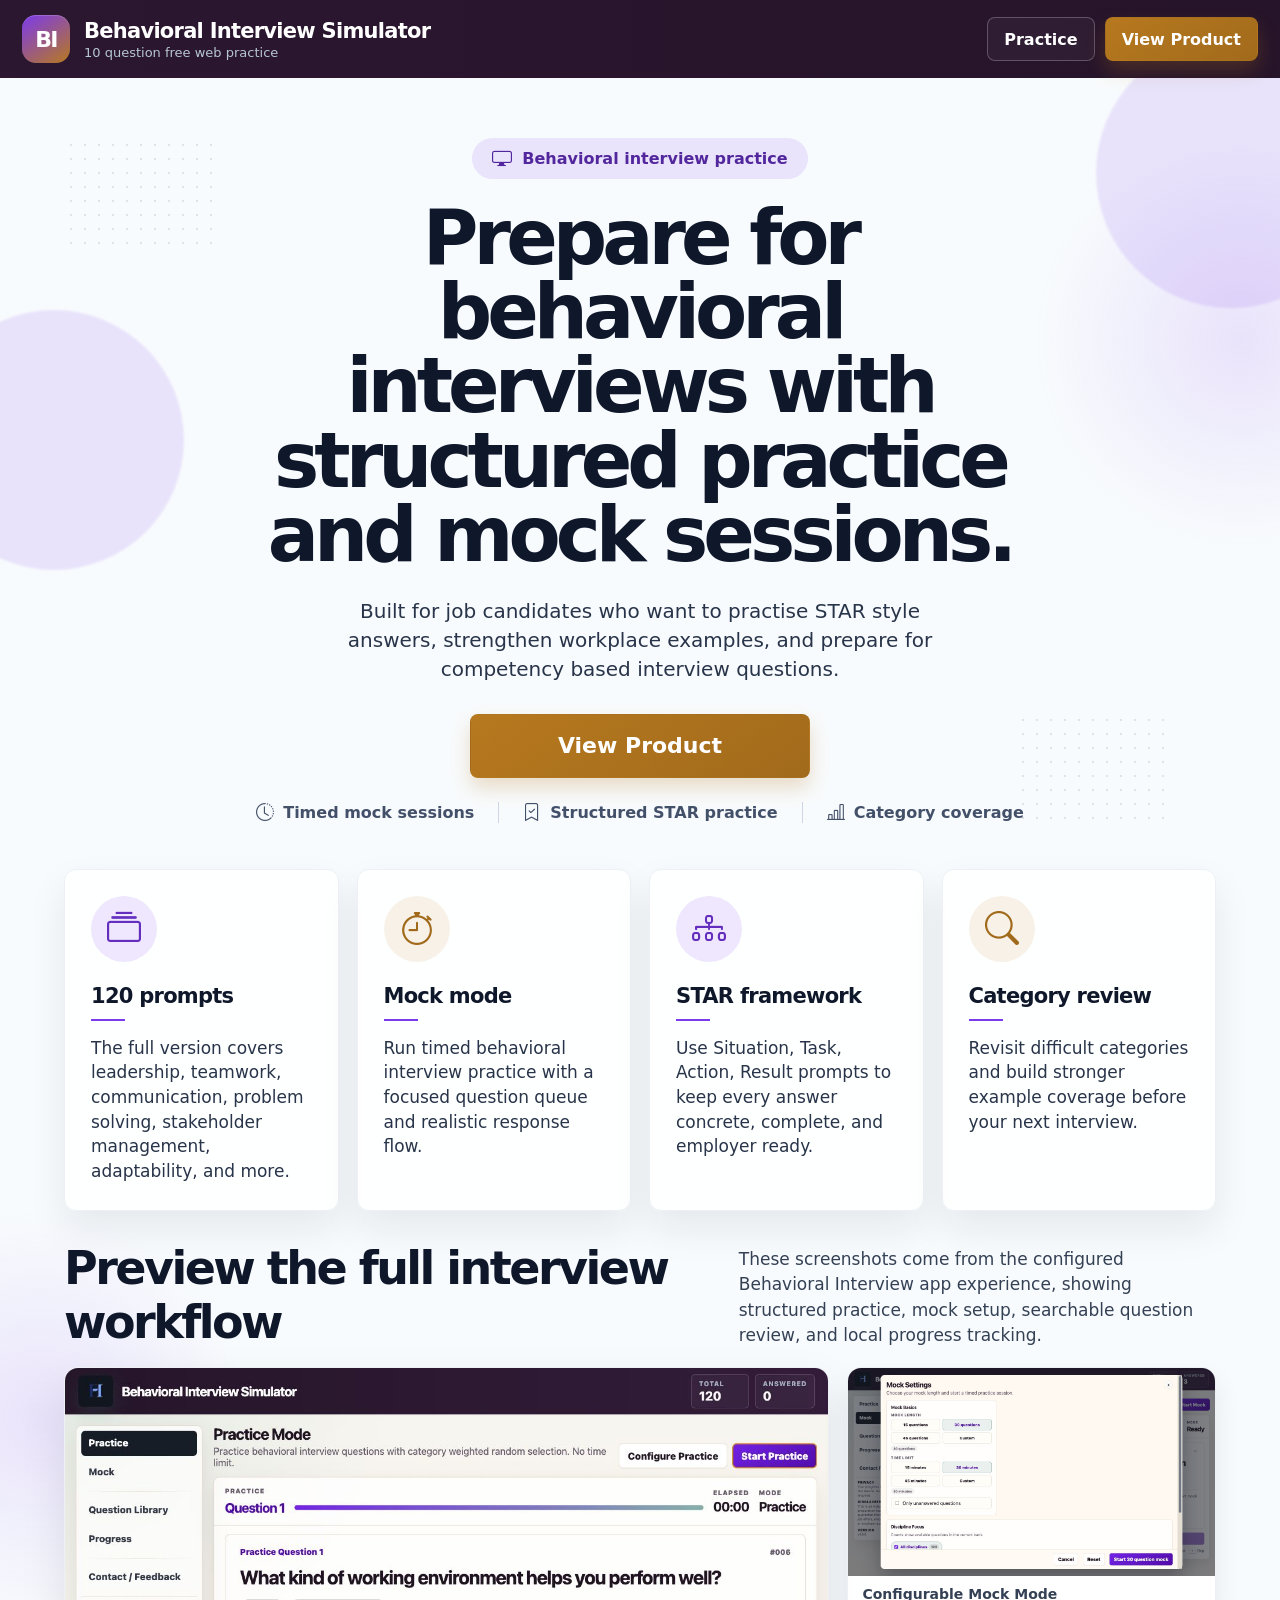
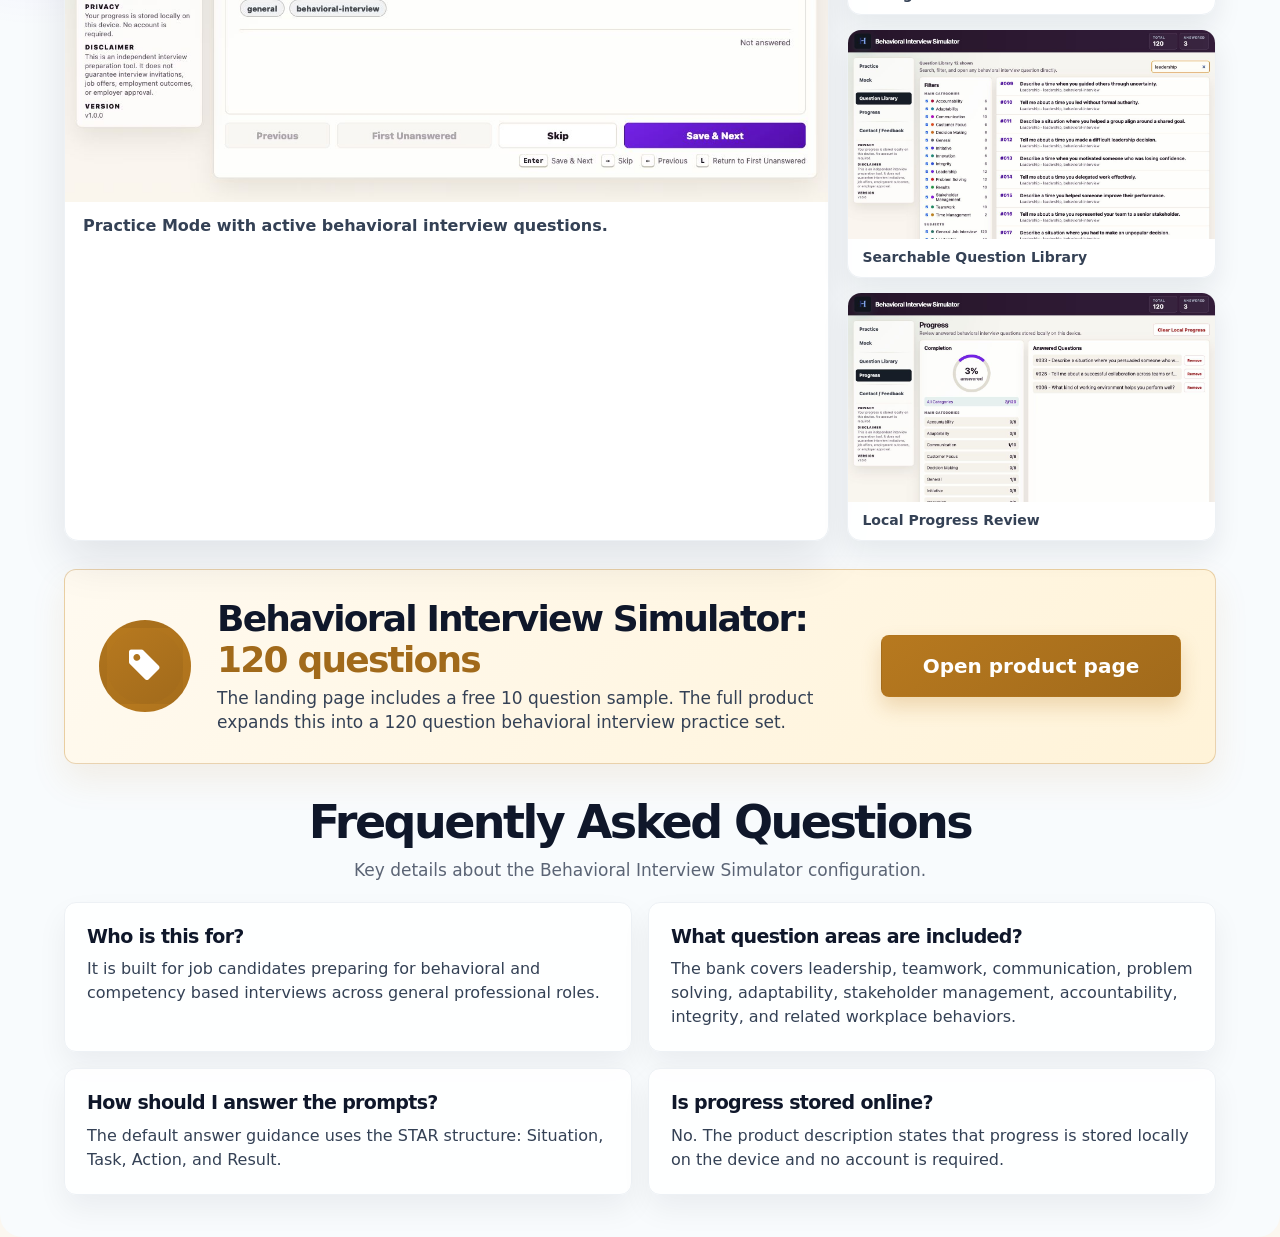
==== preview.html @ a8c11db0 "init" ====
<!DOCTYPE html>
<html lang="en">
<head>
  <meta charset="UTF-8">
  <meta name="viewport" content="width=device-width, initial-scale=1.0">
  <link rel="stylesheet" href="https://cdn.jsdelivr.net/npm/bootstrap-icons@1.13.1/font/bootstrap-icons.min.css">
  <title>Behavioral Interview Simulator | Full Version Preview</title>
  <meta name="description" content="Preview the full Behavioral Interview Simulator with structured practice, timed mock sessions, STAR answer guidance, and searchable interview prompts.">
  <link rel="canonical" href="https://example.com/behavioral-interview-simulator/preview.html">

  <meta property="og:title" content="Behavioral Interview Simulator Full Version">
  <meta property="og:description" content="See the behavioral interview practice product built for competency based interview preparation.">
  <meta property="og:type" content="website">
  <meta property="og:url" content="https://example.com/behavioral-interview-simulator/preview.html">
  <meta property="og:image" content="https://example.com/behavioral-interview-simulator/og-image.png">

  <meta name="twitter:card" content="summary_large_image">
  <meta name="twitter:title" content="Behavioral Interview Simulator Full Version">
  <meta name="twitter:description" content="Structured behavioral interview preparation with STAR guidance, category coverage, and mock sessions.">
  <meta name="twitter:image" content="https://example.com/behavioral-interview-simulator/og-image.png">

  <link rel="stylesheet" href="styles.css">

  <meta name="theme-color" content="#2b1730">

  <script type="application/ld+json">
  {
    "@context": "https://schema.org",
    "@type": "SoftwareApplication",
    "name": "Behavioral Interview",
    "applicationCategory": "EducationalApplication",
    "operatingSystem": "Web, macOS, Windows",
    "description": "Preview the full Behavioral Interview Simulator with structured practice, timed mock sessions, STAR answer guidance, and searchable interview prompts.",
    "url": "https://example.com/behavioral-interview-simulator/preview.html",
    "offers": {
      "@type": "Offer",
      "price": "0.00",
      "priceCurrency": "USD"
    }
  }
  </script>
</head>
<body data-page="preview">
  <div class="waitlist-page">
  <header class="topbar">
    <a class="brand" href="index.html" aria-label="Behavioral Interview Simulator">
      <span class="brand-mark">BI</span>
      <span>
        <strong>Behavioral Interview Simulator</strong>
        <small>10 question free web practice</small>
      </span>
    </a>

    <nav class="top-actions" aria-label="Primary navigation">
      <a class="button button-ghost" href="index.html">Practice</a>
      <a class="button button-warm" href="https://example.com/behavioral-interview-simulator">View Product</a>
    </nav>
  </header>

    <main class="waitlist-shell">
      <section class="waitlist-landing-hero" aria-label="Full version preview">
        <div class="hero-dot-field hero-dot-left" aria-hidden="true"></div>
        <div class="hero-dot-field hero-dot-right" aria-hidden="true"></div>
        <div class="hero-glow hero-glow-left" aria-hidden="true"></div>
        <div class="hero-glow hero-glow-right" aria-hidden="true"></div>

        <span class="client-badge">
          <i class="bi bi-display" aria-hidden="true"></i>
          Behavioral interview practice
        </span>

        <h1>Prepare for behavioral interviews with structured practice and mock sessions.</h1>
        <p>Built for job candidates who want to practise STAR style answers, strengthen workplace examples, and prepare for competency based interview questions.</p>

        <a class="button button-warm hero-cta" href="https://example.com/behavioral-interview-simulator">View Product</a>

        <div class="trust-row" aria-label="Product highlights">
          
          <span><i class="bi bi-clock-history" aria-hidden="true"></i> Timed mock sessions</span>
          <span><i class="bi bi-bookmark-check" aria-hidden="true"></i> Structured STAR practice</span>
          <span><i class="bi bi-bar-chart-line" aria-hidden="true"></i> Category coverage</span>
        </div>
      </section>

      <section class="waitlist-feature-grid" aria-label="Full version features">
        
        <article class="waitlist-feature-card">
          <span class="feature-icon teal" aria-hidden="true">
            <i class="bi bi-collection"></i>
          </span>
          <h2>120 prompts</h2>
          <p>The full version covers leadership, teamwork, communication, problem solving, stakeholder management, adaptability, and more.</p>
        </article>
        <article class="waitlist-feature-card">
          <span class="feature-icon gold" aria-hidden="true">
            <i class="bi bi-stopwatch"></i>
          </span>
          <h2>Mock mode</h2>
          <p>Run timed behavioral interview practice with a focused question queue and realistic response flow.</p>
        </article>
        <article class="waitlist-feature-card">
          <span class="feature-icon teal" aria-hidden="true">
            <i class="bi bi-diagram-3"></i>
          </span>
          <h2>STAR framework</h2>
          <p>Use Situation, Task, Action, Result prompts to keep every answer concrete, complete, and employer ready.</p>
        </article>
        <article class="waitlist-feature-card">
          <span class="feature-icon gold" aria-hidden="true">
            <i class="bi bi-search"></i>
          </span>
          <h2>Category review</h2>
          <p>Revisit difficult categories and build stronger example coverage before your next interview.</p>
        </article>
      </section>

      <section class="product-preview-section" aria-label="Full version screenshots">
        <div class="preview-copy">
          <h2>Preview the full interview workflow</h2>
          <p>These screenshots come from the configured Behavioral Interview app experience, showing structured practice, mock setup, searchable question review, and local progress tracking.</p>
        </div>

        <div class="preview-showcase">
          <figure class="preview-main">
            <img src="preview-assets/practice-session.png" alt="Behavioral Interview Simulator practice mode showing a live interview prompt and save-and-next controls." loading="lazy">
            <figcaption>Practice Mode with active behavioral interview questions.</figcaption>
          </figure>

          <div class="preview-thumbs" aria-label="Additional full version screenshots">
            
            <figure>
              <img src="preview-assets/mock-configuration.png" alt="Behavioral Interview Simulator mock settings modal with question count, time limit, and focus controls." loading="lazy">
              <figcaption>Configurable Mock Mode</figcaption>
            </figure>
            <figure>
              <img src="preview-assets/question-library.png" alt="Behavioral Interview Simulator question library filtered to leadership questions." loading="lazy">
              <figcaption>Searchable Question Library</figcaption>
            </figure>
            <figure>
              <img src="preview-assets/progress-review.png" alt="Behavioral Interview Simulator progress page showing answered questions and category completion." loading="lazy">
              <figcaption>Local Progress Review</figcaption>
            </figure>
          </div>
        </div>
      </section>

      <section class="early-access-band" aria-label="Full version purchase">
        <div class="price-badge" aria-hidden="true">
          <i class="bi bi-tag-fill"></i>
        </div>

        <div>
          <h2>Behavioral Interview Simulator: <span>120 questions</span></h2>
          <p>The landing page includes a free 10 question sample. The full product expands this into a 120 question behavioral interview practice set.</p>
        </div>

        <a class="button button-warm price-cta" href="https://example.com/behavioral-interview-simulator">Open product page</a>
      </section>

      <section class="faq-section" aria-label="Frequently asked questions">
        <div class="faq-header">
          <h2>Frequently Asked Questions</h2>
          <p>Key details about the Behavioral Interview Simulator configuration.</p>
        </div>

        <div class="faq-grid">
          
          <article class="faq-card">
            <h3>Who is this for?</h3>
            <p>It is built for job candidates preparing for behavioral and competency based interviews across general professional roles.</p>
          </article>
          <article class="faq-card">
            <h3>What question areas are included?</h3>
            <p>The bank covers leadership, teamwork, communication, problem solving, adaptability, stakeholder management, accountability, integrity, and related workplace behaviors.</p>
          </article>
          <article class="faq-card">
            <h3>How should I answer the prompts?</h3>
            <p>The default answer guidance uses the STAR structure: Situation, Task, Action, and Result.</p>
          </article>
          <article class="faq-card">
            <h3>Is progress stored online?</h3>
            <p>No. The product description states that progress is stored locally on the device and no account is required.</p>
          </article>
        </div>
      </section>
    </main>
  </div>
</body>
</html>
---- styles.css ----
:root {
  --bg: #fbf7f0;
  --surface: #fffaf3;
  --panel: #fffaf3;
  --ink: #0f172a;
  --muted: #5b6475;
  --line: #d9dee8;
  --nav: #2b1730;
  --nav-2: #26142a;
  --accent: #7c3aed;
  --accent-strong: #52269c;
  --accent-deep: #632ebe;
  --warm: #b7791f;
  --warm-strong: #a16a1b;
  --warm-hover: #b7791f;
  --warm-deep: #845716;
  --shadow: 0 22px 55px rgba(15, 23, 42, 0.08);
  --brand-gradient-start: #7c3aed;
  --brand-gradient-end: #b7791f;
  --progress-end: rgba(124, 58, 237, 0.45);
  --hero-accent-soft: rgba(124, 58, 237, 0.12);
  --hero-warm-soft: rgba(183, 121, 31, 0.1);
  --warm-shadow: rgba(183, 121, 31, 0.24);
  --warm-shadow-soft: rgba(183, 121, 31, 0.1);
  --warm-border: rgba(183, 121, 31, 0.3);
  --warm-ring: rgba(183, 121, 31, 0.18);
  --soft-warm-surface: #fffaf0;
  --soft-warm-surface-deep: #fff3d8;
  --note-surface: #fff7e6;
  --note-ink: #7b4c18;
  --preview-bg: #f8fbfd;
}

* {
  box-sizing: border-box;
}

html {
  scroll-behavior: smooth;
}

body {
  background:
    radial-gradient(circle at top left, var(--hero-accent-soft), transparent 34rem),
    radial-gradient(circle at top right, var(--hero-warm-soft), transparent 30rem),
    var(--bg);
  color: var(--ink);
  font-family: Inter, ui-sans-serif, system-ui, -apple-system, BlinkMacSystemFont, "Segoe UI", sans-serif;
  margin: 0;
}

a {
  color: inherit;
  text-decoration: none;
}

button,
input,
select {
  font: inherit;
}

h1,
h2,
h3,
p {
  margin-top: 0;
}

.topbar {
  align-items: center;
  background: linear-gradient(90deg, var(--nav), var(--nav-2));
  color: #fff;
  display: flex;
  gap: 24px;
  min-height: 78px;
  padding: 12px 22px;
  position: sticky;
  top: 0;
  z-index: 10;
}

.brand {
  align-items: center;
  display: inline-flex;
  gap: 14px;
  min-width: 0;
}

.brand-mark {
  align-items: center;
  background: linear-gradient(145deg, var(--brand-gradient-start), var(--brand-gradient-end));
  border-radius: 14px;
  box-shadow: inset 0 1px 0 rgba(255, 255, 255, 0.18);
  color: #ffffff;
  display: inline-flex;
  font-size: 22px;
  font-weight: 900;
  height: 48px;
  justify-content: center;
  letter-spacing: -0.08em;
  width: 48px;
}

.brand strong {
  display: block;
  font-size: 21px;
  letter-spacing: -0.035em;
}

.brand small {
  color: #b7c7d1;
  display: block;
  font-size: 13px;
  margin-top: 2px;
}

.top-actions {
  align-items: center;
  display: flex;
  gap: 10px;
  margin-left: auto;
}

.button {
  align-items: center;
  border: 1px solid transparent;
  border-radius: 8px;
  cursor: pointer;
  display: inline-flex;
  font-weight: 850;
  justify-content: center;
  min-height: 44px;
  padding: 10px 16px;
}

.button-primary {
  background: var(--accent);
  color: #fff;
}

.button-primary:hover {
  background: var(--accent-strong);
}

.button-warm {
  background: linear-gradient(145deg, var(--warm), var(--warm-strong));
  box-shadow: 0 10px 20px var(--warm-shadow);
  color: #fff;
}

.button-warm:hover {
  background: linear-gradient(145deg, var(--warm-hover), var(--warm-deep));
}

.button-outline,
.button-secondary {
  background: var(--soft-warm-surface);
  border-color: var(--line);
  color: var(--ink);
}

.button-ghost {
  background: rgba(255, 255, 255, 0.04);
  border-color: rgba(255, 255, 255, 0.24);
  color: #fff;
}

.button:disabled {
  cursor: default;
  opacity: 0.52;
}

.full-width {
  width: 100%;
}

.page-shell {
  margin: 0 auto;
  max-width: 1480px;
  padding: 22px;
}

.practice-card,
.side-card,
.waitlist-hero,
.feature-card {
  background: rgba(255, 255, 255, 0.86);
  border: 1px solid var(--line);
  border-radius: 10px;
  box-shadow: var(--shadow);
}

.eyebrow {
  color: var(--warm-strong);
  display: block;
  font-size: 12px;
  font-weight: 900;
  letter-spacing: 0.08em;
  margin: 0 0 10px;
  text-transform: uppercase;
}

.practice-layout {
  display: grid;
  gap: 18px;
  grid-template-columns: minmax(0, 1fr) 380px;
}

.practice-card {
  display: grid;
  grid-template-rows: auto minmax(420px, 1fr) auto;
  min-height: 610px;
  overflow: hidden;
}

.session-bar {
  align-items: center;
  border-bottom: 1px solid var(--line);
  display: grid;
  gap: 18px;
  grid-template-columns: minmax(260px, 1fr) auto auto;
  padding: 18px 22px;
}

.metric span {
  color: var(--muted);
  display: block;
  font-size: 11px;
  font-weight: 900;
  letter-spacing: 0.08em;
  margin-bottom: 4px;
  text-transform: uppercase;
}

.metric strong {
  display: block;
  font-size: 24px;
  letter-spacing: -0.04em;
}

.progress-metric {
  display: grid;
  gap: 8px 16px;
  grid-template-columns: auto minmax(120px, 1fr);
}

.progress-metric span {
  grid-column: 1 / -1;
}

.progress-metric strong {
  color: var(--accent-strong);
}

.progress-track {
  align-self: center;
  background: #e6eaf1;
  border-radius: 999px;
  height: 8px;
  overflow: hidden;
}

.progress-fill {
  background: linear-gradient(90deg, var(--accent), var(--progress-end));
  border-radius: inherit;
  height: 100%;
  width: 0;
}

.question-panel {
  border: 1px solid var(--line);
  border-radius: 9px;
  display: grid;
  grid-template-rows: auto auto auto minmax(0, 1fr) auto;
  margin: 18px 22px;
  min-height: 0;
  padding: 24px;
}

.question-meta,
.question-footer {
  align-items: center;
  color: var(--muted);
  display: flex;
  font-size: 13px;
  font-weight: 800;
  gap: 12px;
  justify-content: space-between;
}

.question-meta span:first-child {
  color: var(--accent-strong);
}

.question-panel h1 {
  font-size: clamp(28px, 3vw, 42px);
  letter-spacing: -0.05em;
  line-height: 1.08;
  margin: 18px 0;
}

.question-note {
  background: var(--note-surface);
  border-left: 4px solid var(--warm);
  border-radius: 6px;
  color: var(--note-ink);
  padding: 10px 12px;
}

.tag-list {
  display: flex;
  flex-wrap: wrap;
  gap: 8px;
  margin-bottom: 18px;
}

.tag-chip {
  --chip-color: var(--accent);
  background: color-mix(in srgb, var(--chip-color) 8%, white);
  border: 1px solid color-mix(in srgb, var(--chip-color) 28%, var(--line));
  border-radius: 999px;
  color: color-mix(in srgb, var(--chip-color) 68%, black);
  font-size: 13px;
  font-weight: 800;
  padding: 6px 11px;
}

.answer-angle {
  border-top: 1px solid var(--line);
  margin-top: 14px;
  padding-top: 16px;
}

.answer-angle h2 {
  color: var(--accent-strong);
  font-size: 15px;
  margin-bottom: 8px;
}

.answer-angle ul {
  color: #343b46;
  line-height: 1.5;
  margin-bottom: 0;
  padding-left: 20px;
}

.question-footer {
  border-top: 1px solid var(--line);
  padding-top: 12px;
}

.practice-controls {
  display: grid;
  gap: 12px;
  grid-template-columns: 1fr 1fr 1.2fr;
  padding: 0 22px 22px;
}

.side-stack {
  display: grid;
  gap: 14px;
}

.side-card {
  padding: 20px;
}

.side-card h2,
.feature-card h2 {
  font-size: 20px;
  letter-spacing: -0.035em;
  margin-bottom: 14px;
}

.distribution-list {
  display: grid;
  gap: 10px;
}

.distribution-row {
  align-items: center;
  display: grid;
  gap: 10px;
  grid-template-columns: 10px minmax(0, 1fr) auto;
}

.category-dot {
  background: var(--category-color);
  border-radius: 999px;
  height: 10px;
  width: 10px;
}

.distribution-row span:nth-child(2) {
  color: #303846;
  font-weight: 750;
}

.marked-list {
  color: var(--muted);
  display: grid;
  gap: 8px;
}

.marked-item {
  background: #fff;
  border: 1px solid var(--line);
  border-radius: 8px;
  padding: 10px;
}

.marked-item strong {
  color: var(--accent-strong);
  display: block;
  margin-bottom: 4px;
}

.full-card {
  background: linear-gradient(180deg, var(--soft-warm-surface), var(--soft-warm-surface-deep));
}

.footer-note {
  color: var(--muted);
  font-size: 13px;
  padding: 8px 22px 24px;
  text-align: center;
}

.waitlist-page {
  background:
    radial-gradient(circle at 3% 50%, var(--hero-accent-soft), transparent 13rem),
    radial-gradient(circle at 97% 12%, var(--hero-accent-soft), transparent 13rem),
    var(--preview-bg);
  border-radius: 0 0 22px 22px;
  min-height: 100vh;
  overflow: hidden;
}

.waitlist-shell {
  margin: 0 auto;
  max-width: 1320px;
  padding: 52px clamp(22px, 5vw, 66px) 42px;
  position: relative;
}

.waitlist-landing-hero {
  display: grid;
  justify-items: center;
  padding: 8px 0 38px;
  position: relative;
  text-align: center;
}

.hero-dot-field {
  background-image: radial-gradient(rgba(71, 85, 105, 0.22) 1px, transparent 1px);
  background-size: 14px 14px;
  height: 112px;
  opacity: 0.65;
  pointer-events: none;
  position: absolute;
  width: 150px;
}

.hero-dot-left {
  left: 0;
  top: 8px;
}

.hero-dot-right {
  bottom: 36px;
  right: 50px;
}

.hero-glow {
  background: var(--hero-accent-soft);
  border-radius: 999px;
  filter: blur(1px);
  pointer-events: none;
  position: absolute;
}

.hero-glow-left {
  height: 260px;
  left: -140px;
  top: 180px;
  width: 260px;
}

.hero-glow-right {
  height: 270px;
  right: -150px;
  top: -92px;
  width: 270px;
}

.client-badge {
  align-items: center;
  background: var(--hero-accent-soft);
  border-radius: 999px;
  color: var(--accent-strong);
  display: inline-flex;
  font-weight: 900;
  gap: 10px;
  margin-bottom: 22px;
  padding: 10px 20px;
}

.client-badge .bi {
  font-size: 20px;
  line-height: 1;
}

.waitlist-landing-hero h1 {
  font-size: clamp(42px, 6vw, 76px);
  letter-spacing: -0.065em;
  line-height: 0.98;
  margin: 0 auto 24px;
  max-width: 780px;
}

.waitlist-landing-hero p {
  color: #283449;
  font-size: 20px;
  line-height: 1.45;
  margin: 0 auto 30px;
  max-width: 650px;
}

.hero-cta {
  font-size: 22px;
  min-height: 64px;
  min-width: 340px;
}

.trust-row {
  align-items: center;
  color: #435069;
  display: flex;
  flex-wrap: wrap;
  font-weight: 750;
  gap: 0;
  justify-content: center;
  margin-top: 24px;
}

.trust-row span {
  align-items: center;
  display: inline-flex;
  gap: 9px;
  padding: 0 24px;
}

.trust-row .bi {
  font-size: 18px;
}

.trust-row span + span {
  border-left: 1px solid #cfd6e3;
}

.waitlist-feature-grid {
  display: grid;
  gap: 18px;
  grid-template-columns: repeat(4, minmax(0, 1fr));
  margin-top: 8px;
}

.waitlist-feature-card {
  background: rgba(255, 255, 255, 0.92);
  border: 1px solid #edf1f5;
  border-radius: 12px;
  box-shadow: 0 18px 38px rgba(15, 23, 42, 0.08);
  min-height: 230px;
  padding: 26px;
}

.feature-icon {
  align-items: center;
  border-radius: 999px;
  display: inline-flex;
  font-size: 34px;
  font-weight: 900;
  height: 66px;
  justify-content: center;
  margin-bottom: 22px;
  width: 66px;
}

.feature-icon .bi,
.price-badge .bi {
  line-height: 1;
}

.feature-icon.teal {
  background: var(--hero-accent-soft);
  color: var(--accent-deep);
}

.feature-icon.gold {
  background: var(--hero-warm-soft);
  color: var(--warm-strong);
}

.waitlist-feature-card h2 {
  font-size: 21px;
  letter-spacing: -0.035em;
  margin-bottom: 28px;
  position: relative;
}

.waitlist-feature-card h2::after {
  background: var(--accent);
  bottom: -13px;
  content: "";
  height: 2px;
  left: 0;
  position: absolute;
  width: 34px;
}

.waitlist-feature-card p {
  color: #283449;
  font-size: 17px;
  line-height: 1.45;
  margin: 0;
}

.product-preview-section {
  margin-top: 30px;
}

.preview-copy {
  align-items: end;
  display: grid;
  gap: 24px;
  grid-template-columns: minmax(0, 0.75fr) minmax(280px, 0.55fr);
  margin-bottom: 18px;
}

.preview-copy h2 {
  font-size: clamp(30px, 4vw, 46px);
  letter-spacing: -0.055em;
  margin: 0;
}

.preview-copy p {
  color: #344155;
  font-size: 17px;
  line-height: 1.5;
  margin: 0;
}

.preview-showcase {
  display: grid;
  gap: 18px;
  grid-template-columns: minmax(0, 1.35fr) minmax(300px, 0.65fr);
}

.preview-showcase.single-column {
  grid-template-columns: 1fr;
}

.preview-showcase figure {
  margin: 0;
}

.preview-main,
.preview-thumbs figure {
  background: rgba(255, 255, 255, 0.94);
  border: 1px solid #edf1f5;
  border-radius: 14px;
  box-shadow: 0 20px 45px rgba(15, 23, 42, 0.10);
  overflow: hidden;
}

.preview-main img,
.preview-thumbs img {
  display: block;
  height: auto;
  width: 100%;
}

.preview-main figcaption,
.preview-thumbs figcaption {
  color: #344155;
  font-weight: 850;
  padding: 14px 18px 16px;
}

.preview-placeholder {
  align-items: center;
  color: var(--muted);
  display: grid;
  font-size: 18px;
  min-height: 280px;
  padding: 32px;
  place-items: center;
  text-align: center;
}

.preview-thumbs {
  display: grid;
  gap: 14px;
}

.preview-thumbs figure {
  box-shadow: 0 14px 28px rgba(15, 23, 42, 0.08);
}

.preview-thumbs figcaption {
  font-size: 14px;
  padding: 10px 14px 12px;
}

.early-access-band {
  align-items: center;
  background: linear-gradient(135deg, var(--soft-warm-surface), var(--soft-warm-surface-deep));
  border: 1px solid var(--warm-border);
  border-radius: 12px;
  box-shadow: 0 16px 35px var(--warm-shadow-soft);
  display: grid;
  gap: 26px;
  grid-template-columns: auto minmax(0, 1fr) minmax(220px, 300px);
  margin-top: 28px;
  padding: 28px 34px;
}

.price-badge {
  align-items: center;
  background: linear-gradient(145deg, var(--warm), var(--warm-strong));
  border: 8px solid var(--warm-ring);
  border-radius: 999px;
  color: #fff;
  display: inline-flex;
  font-size: 36px;
  font-weight: 900;
  height: 92px;
  justify-content: center;
  width: 92px;
}

.early-access-band h2 {
  font-size: clamp(28px, 3vw, 36px);
  letter-spacing: -0.05em;
  margin-bottom: 6px;
}

.early-access-band h2 span {
  color: var(--warm-strong);
}

.early-access-band p {
  color: #344155;
  font-size: 17px;
  line-height: 1.45;
  margin: 0;
}

.price-cta {
  font-size: 20px;
  min-height: 62px;
}

.faq-section {
  margin-top: 34px;
}

.faq-header {
  margin: 0 auto 18px;
  max-width: 760px;
  text-align: center;
}

.faq-header h2 {
  font-size: clamp(30px, 4vw, 46px);
  letter-spacing: -0.055em;
  line-height: 1.05;
  margin-bottom: 12px;
}

.faq-header p {
  color: var(--muted);
  font-size: 17px;
  line-height: 1.5;
  margin: 0 auto;
}

.faq-grid {
  display: grid;
  gap: 16px;
  grid-template-columns: repeat(2, minmax(0, 1fr));
}

.faq-card {
  background: rgba(255, 255, 255, 0.92);
  border: 1px solid #edf1f5;
  border-radius: 12px;
  box-shadow: 0 14px 30px rgba(15, 23, 42, 0.06);
  padding: 22px;
}

.faq-card h3 {
  font-size: 19px;
  letter-spacing: -0.035em;
  line-height: 1.2;
  margin-bottom: 10px;
}

.faq-card p {
  color: #344155;
  font-size: 16px;
  line-height: 1.5;
  margin: 0;
}

@media (max-width: 980px) {
  .practice-layout,
  .waitlist-hero {
    grid-template-columns: 1fr;
  }

  .waitlist-feature-grid,
  .preview-copy,
  .preview-showcase,
  .early-access-band,
  .faq-grid {
    grid-template-columns: 1fr;
  }

  .price-cta,
  .hero-cta {
    width: 100%;
  }
}

@media (max-width: 720px) {
  .topbar,
  .top-actions {
    align-items: stretch;
    flex-direction: column;
  }

  .top-actions {
    margin-left: 0;
    width: 100%;
  }

  .page-shell {
    padding: 14px;
  }

  .session-bar,
  .practice-controls {
    grid-template-columns: 1fr;
  }

  .practice-card {
    display: block;
    min-height: 0;
  }

  .question-panel {
    display: block;
    min-height: 330px;
  }

  .question-panel h1 {
    font-size: 28px;
  }

  .waitlist-shell {
    padding: 34px 16px 28px;
  }

  .waitlist-landing-hero h1 {
    font-size: 42px;
  }

  .waitlist-landing-hero p {
    font-size: 18px;
  }

  .trust-row {
    align-items: stretch;
    flex-direction: column;
    gap: 10px;
  }

  .trust-row span {
    padding: 0;
  }

  .trust-row span + span {
    border-left: 0;
  }

  .early-access-band {
    padding: 22px;
  }

  .hero-cta {
    min-width: 0;
  }
}
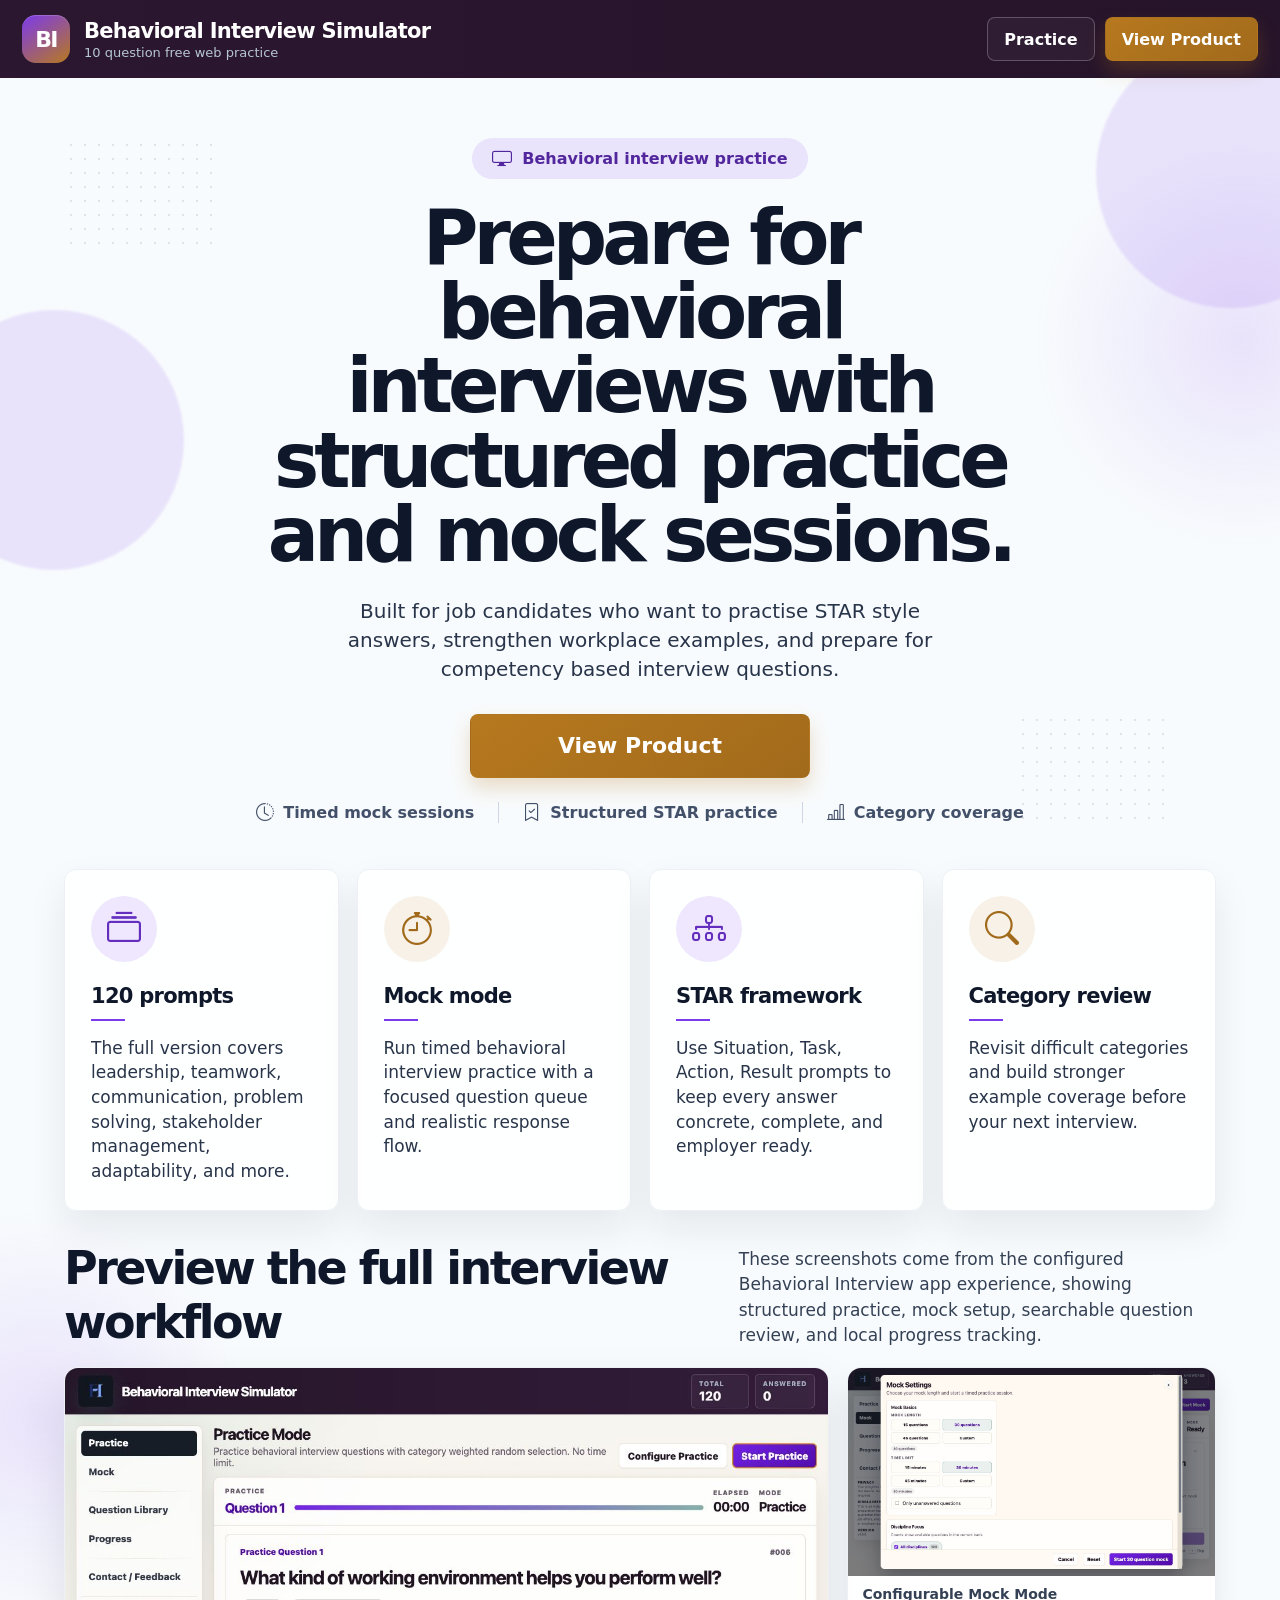
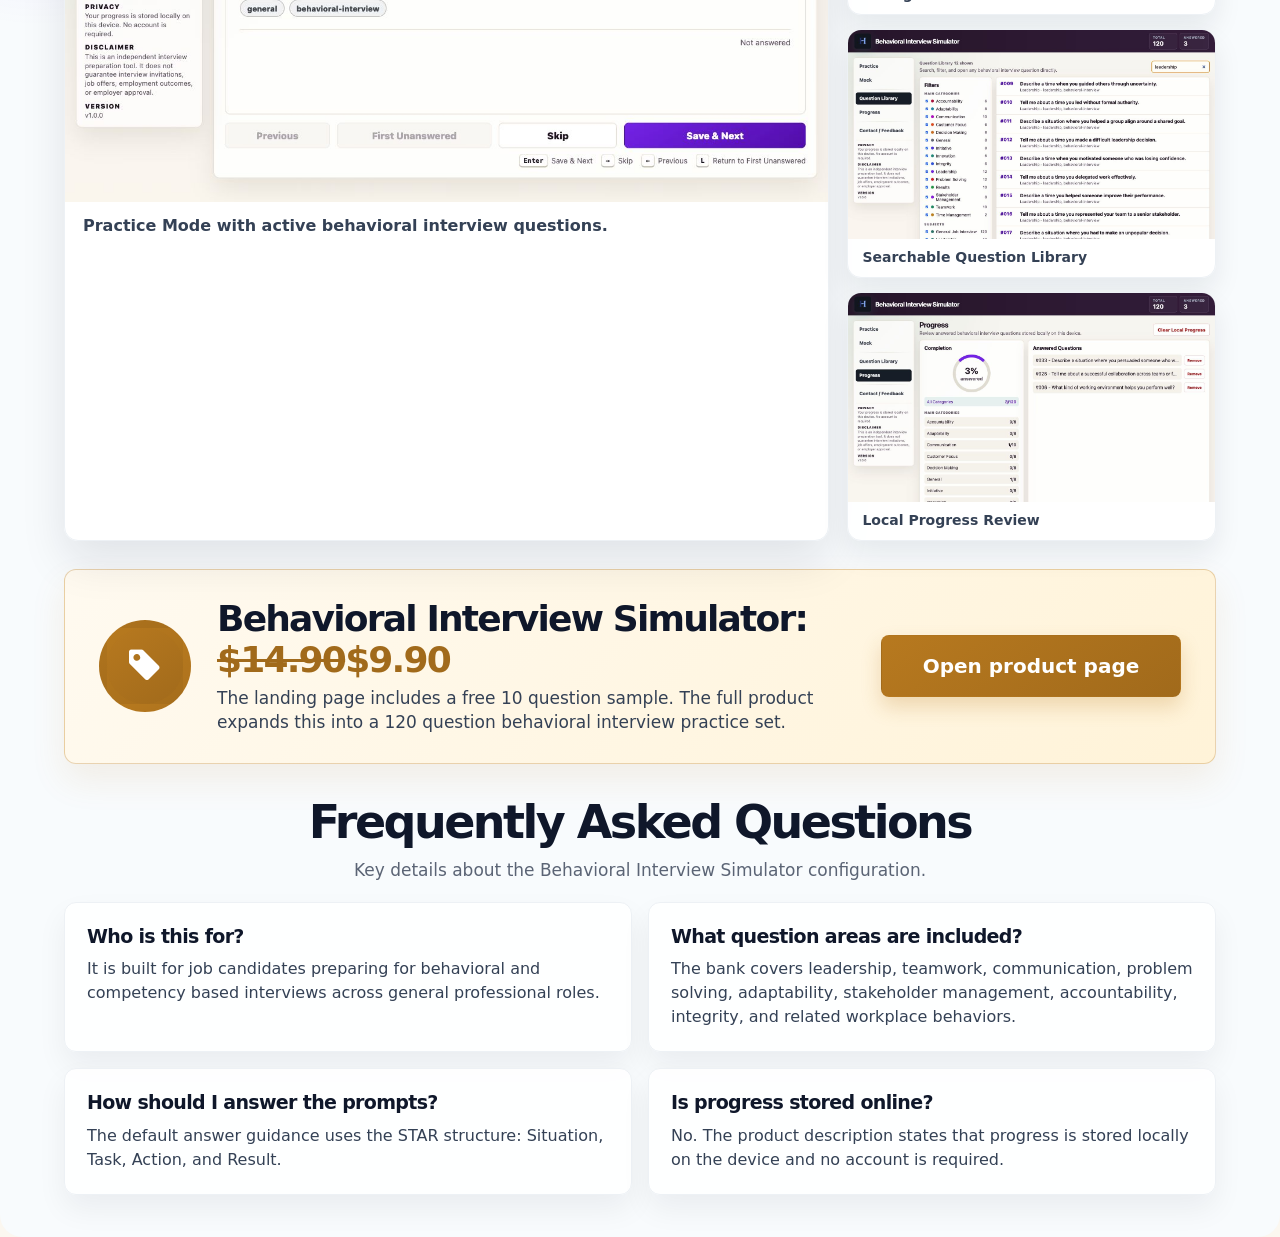
==== commit 94480598: "Update preview.html" ====
--- a/preview.html
+++ b/preview.html
@@ -34,7 +34,7 @@
     "url": "https://example.com/behavioral-interview-simulator/preview.html",
     "offers": {
       "@type": "Offer",
-      "price": "0.00",
+      "price": "9.90",
       "priceCurrency": "USD"
     }
   }
@@ -150,7 +150,7 @@
         </div>
 
         <div>
-          <h2>Behavioral Interview Simulator: <span>120 questions</span></h2>
+          <h2>Behavioral Interview Simulator: <span><del>$14.90</del>$9.90</span></h2>
           <p>The landing page includes a free 10 question sample. The full product expands this into a 120 question behavioral interview practice set.</p>
         </div>
 
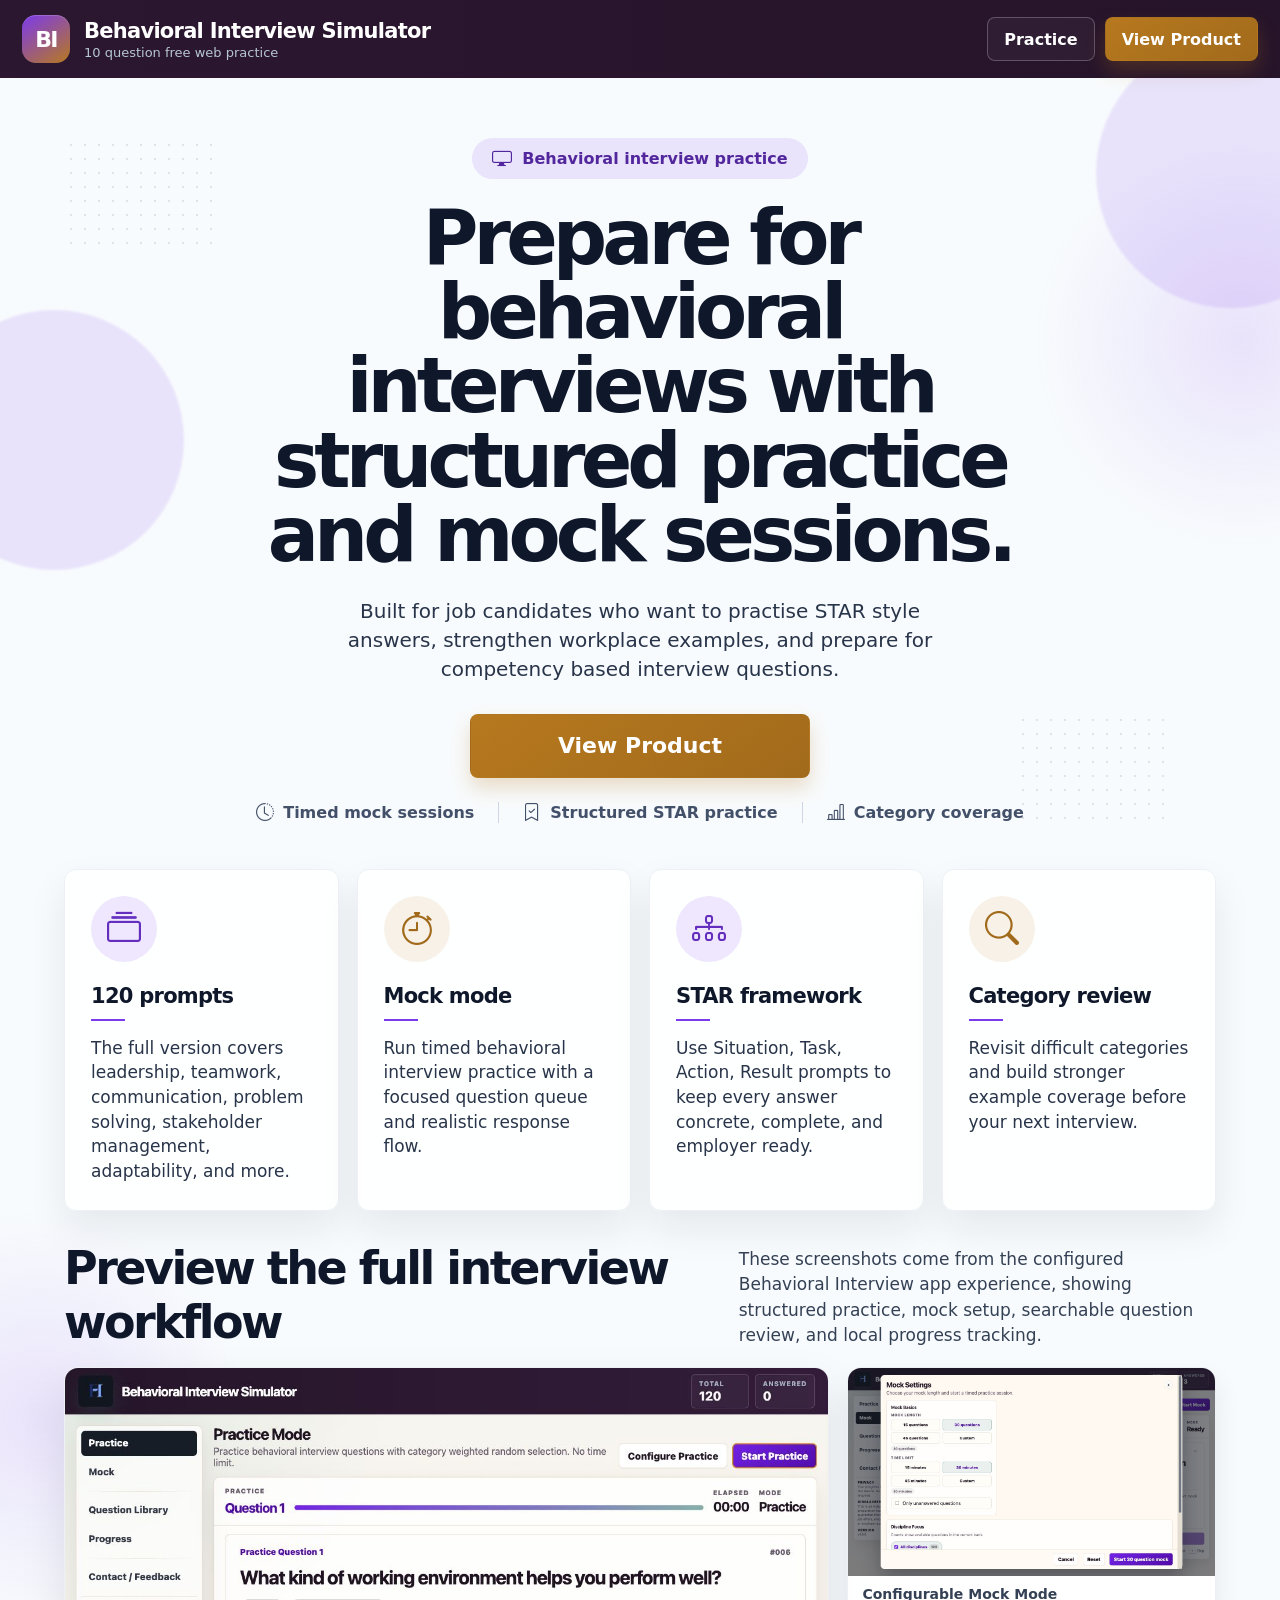
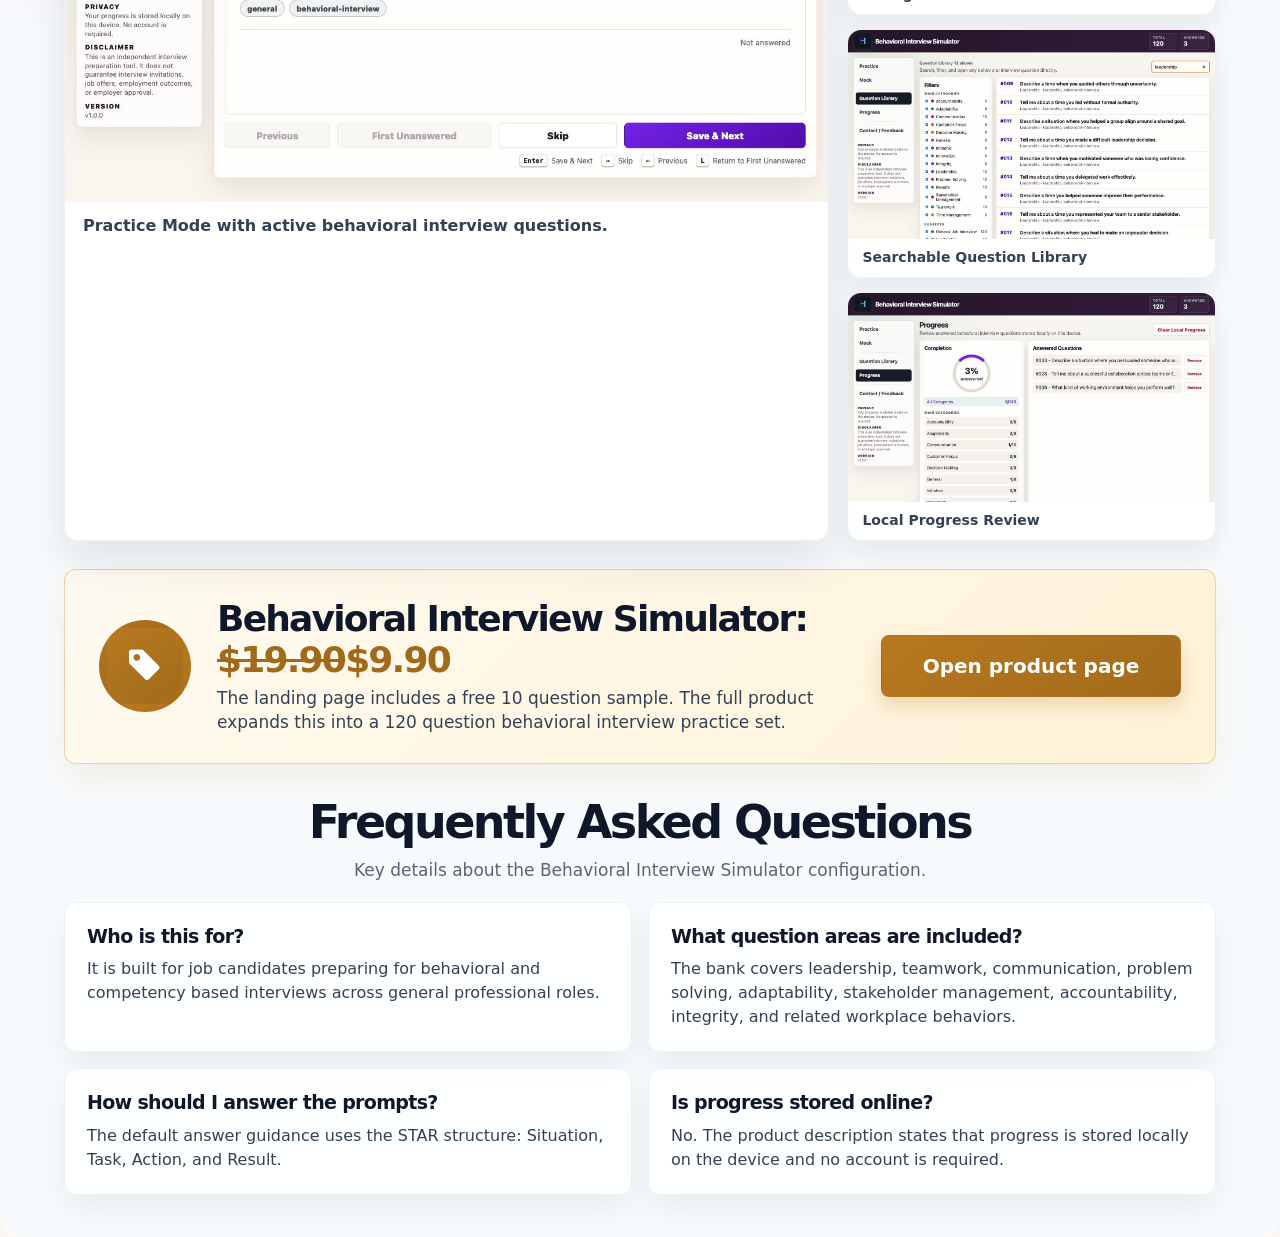
==== commit fc3d83fc: "update" ====
--- a/preview.html
+++ b/preview.html
@@ -21,6 +21,11 @@
 
   <link rel="stylesheet" href="styles.css">
 
+  <link rel="icon" href="favicon_io/favicon.ico" sizes="any">
+  <link rel="icon" type="image/png" sizes="32x32" href="favicon_io/favicon-32x32.png">
+  <link rel="icon" type="image/png" sizes="16x16" href="favicon_io/favicon-16x16.png">
+  <link rel="apple-touch-icon" sizes="180x180" href="favicon_io/apple-touch-icon.png">
+  <link rel="manifest" href="favicon_io/site.webmanifest">
   <meta name="theme-color" content="#2b1730">
 
   <script type="application/ld+json">
@@ -34,7 +39,7 @@
     "url": "https://example.com/behavioral-interview-simulator/preview.html",
     "offers": {
       "@type": "Offer",
-      "price": "9.90",
+      "price": "0.00",
       "priceCurrency": "USD"
     }
   }
@@ -53,7 +58,7 @@
 
     <nav class="top-actions" aria-label="Primary navigation">
       <a class="button button-ghost" href="index.html">Practice</a>
-      <a class="button button-warm" href="https://example.com/behavioral-interview-simulator">View Product</a>
+      <a class="button button-warm" href="https://christangstudio.gumroad.com/l/behavioral-interview-simulator">View Product</a>
     </nav>
   </header>
 
@@ -72,7 +77,7 @@
         <h1>Prepare for behavioral interviews with structured practice and mock sessions.</h1>
         <p>Built for job candidates who want to practise STAR style answers, strengthen workplace examples, and prepare for competency based interview questions.</p>
 
-        <a class="button button-warm hero-cta" href="https://example.com/behavioral-interview-simulator">View Product</a>
+        <a class="button button-warm hero-cta" href="https://christangstudio.gumroad.com/l/behavioral-interview-simulator">View Product</a>
 
         <div class="trust-row" aria-label="Product highlights">
           
@@ -150,11 +155,11 @@
         </div>
 
         <div>
-          <h2>Behavioral Interview Simulator: <span><del>$14.90</del>$9.90</span></h2>
+          <h2>Behavioral Interview Simulator: <span><del>$19.90</del>$9.90</span></h2>
           <p>The landing page includes a free 10 question sample. The full product expands this into a 120 question behavioral interview practice set.</p>
         </div>
 
-        <a class="button button-warm price-cta" href="https://example.com/behavioral-interview-simulator">Open product page</a>
+        <a class="button button-warm price-cta" href="https://christangstudio.gumroad.com/l/behavioral-interview-simulator">Open product page</a>
       </section>
 
       <section class="faq-section" aria-label="Frequently asked questions">
